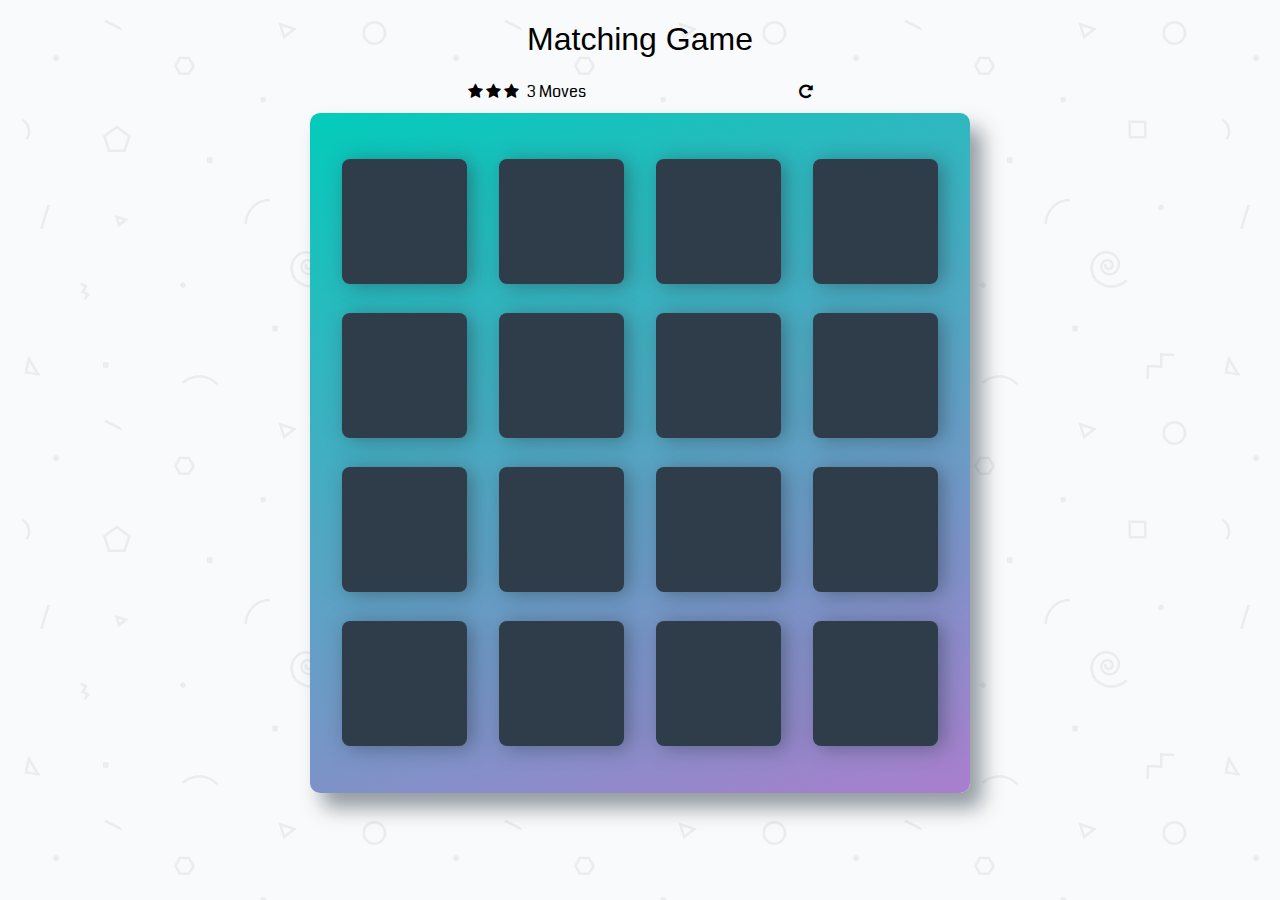
==== index.html @ 7de589cc "primeiro commit, repositorio do projeto memory-game by udacity" ====
<!doctype html>
<html lang="en">
<head>
    <meta charset="utf-8">
    <title>Matching Game</title>
    <meta name="description" content="">
    <link rel="stylesheet prefetch" href="https://maxcdn.bootstrapcdn.com/font-awesome/4.6.1/css/font-awesome.min.css">
    <link rel="stylesheet prefetch" href="https://fonts.googleapis.com/css?family=Coda">
    <link rel="stylesheet" href="css/app.css">
</head>
<body>

    <div class="container">
        <header>
            <h1>Matching Game</h1>
        </header>

        <section class="score-panel">
        	<ul class="stars">
        		<li><i class="fa fa-star"></i></li>
        		<li><i class="fa fa-star"></i></li>
        		<li><i class="fa fa-star"></i></li>
        	</ul>

        	<span class="moves">3</span> Moves

            <div class="restart">
        		<i class="fa fa-repeat"></i>
        	</div>
        </section>

        <ul class="deck">
        </ul>
    </div>

    <script src="js/app.js"></script>
</body>
</html>
---- css/app.css ----
html {
    box-sizing: border-box;
}

*,
*::before,
*::after {
    box-sizing: inherit;
}

html,
body {
    width: 100%;
    height: 100%;
    margin: 0;
    padding: 0;
}

body {
    background: #ffffff url('../img/geometry2.png'); /* Background pattern from Subtle Patterns */
    font-family: 'Coda', cursive;
}

.container {
    display: flex;
    justify-content: center;
    align-items: center;
    flex-direction: column;
}

h1 {
    font-family: 'Open Sans', sans-serif;
    font-weight: 300;
}

/*
 * Styles for the deck of cards
 */

.deck {
    width: 660px;
    min-height: 680px;
    background: linear-gradient(160deg, #02ccba 0%, #aa7ecd 100%);
    padding: 32px;
    border-radius: 10px;
    box-shadow: 12px 15px 20px 0 rgba(46, 61, 73, 0.5);
    display: flex;
    flex-wrap: wrap;
    justify-content: space-between;
    align-items: center;
    margin: 0 0 3em;
}

.deck .card {
    height: 125px;
    width: 125px;
    background: #2e3d49;
    font-size: 0;
    color: #ffffff;
    border-radius: 8px;
    cursor: pointer;
    display: flex;
    justify-content: center;
    align-items: center;
    box-shadow: 5px 2px 20px 0 rgba(46, 61, 73, 0.5);
}

.deck .card.open {
    transform: rotateY(0);
    background: #02b3e4;
    cursor: default;
}

.deck .card.show {
    font-size: 33px;
}

.deck .card.match {
    cursor: default;
    background: #02ccba;
    font-size: 33px;
}

/*
 * Styles for the Score Panel
 */

.score-panel {
    text-align: left;
    width: 345px;
    margin-bottom: 10px;
}

.score-panel .stars {
    margin: 0;
    padding: 0;
    display: inline-block;
    margin: 0 5px 0 0;
}

.score-panel .stars li {
    list-style: none;
    display: inline-block;
}

.score-panel .restart {
    float: right;
    cursor: pointer;
}
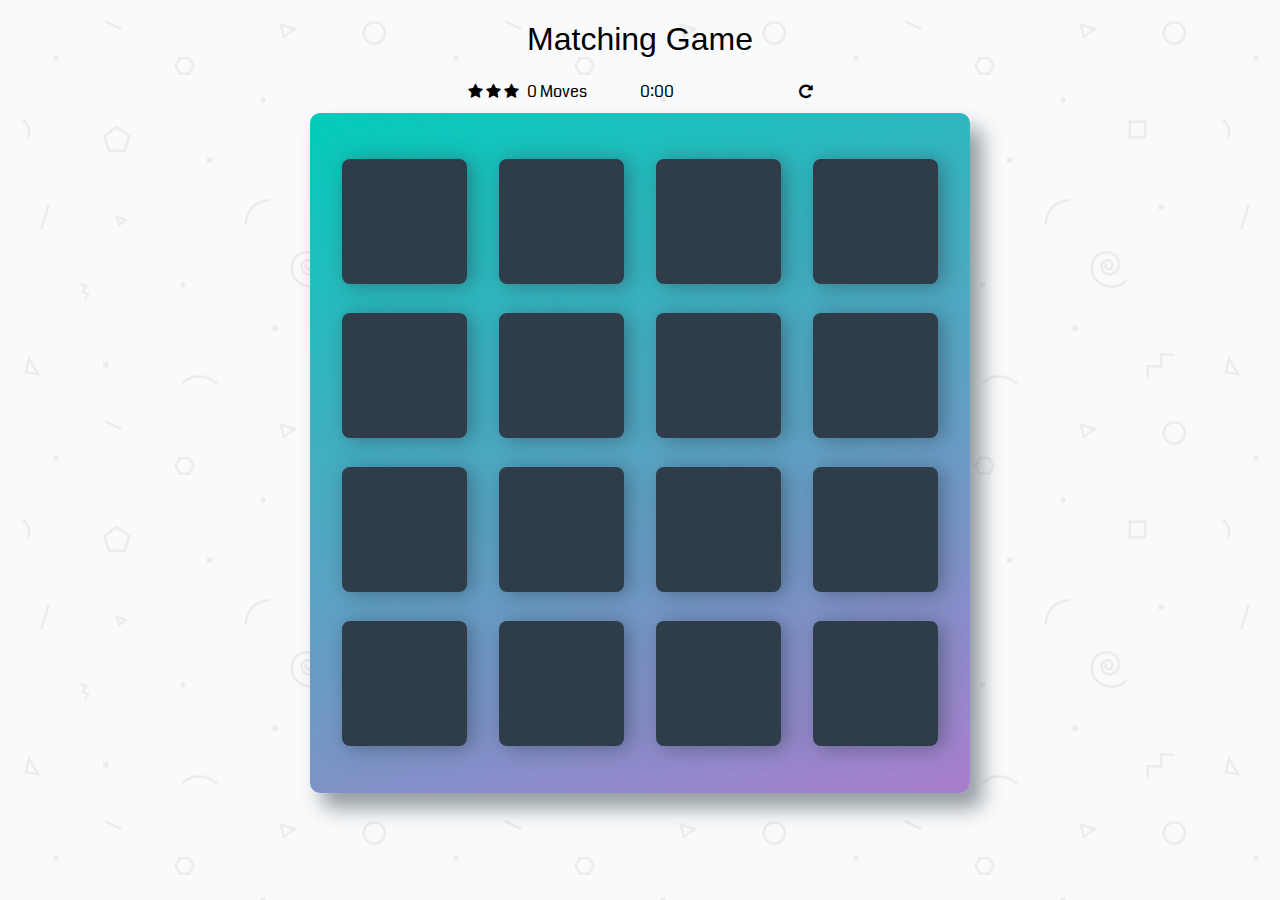
==== commit 4206eb74: "pcontagem de movimentos" ====
--- a/index.html
+++ b/index.html
@@ -22,7 +22,9 @@
         		<li><i class="fa fa-star"></i></li>
         	</ul>
 
-        	<span class="moves">3</span> Moves
+            <span class="moves">0</span> Moves
+            
+            <span class="timer">0:00</span>
 
             <div class="restart">
         		<i class="fa fa-repeat"></i>
--- a/css/app.css
+++ b/css/app.css
@@ -69,6 +69,9 @@
     transform: rotateY(0);
     background: #02b3e4;
     cursor: default;
+
+    animation-duration: 1s;
+    animation-name: slidein;
 }
 
 .deck .card.show {
@@ -85,7 +88,7 @@
  * Styles for the Score Panel
  */
 
-.score-panel {
+ .score-panel {
     text-align: left;
     width: 345px;
     margin-bottom: 10px;
@@ -107,3 +110,11 @@
     float: right;
     cursor: pointer;
 }
+
+.score-panel .timer {
+    margin-left: 50px;
+}
+
+
+  
+
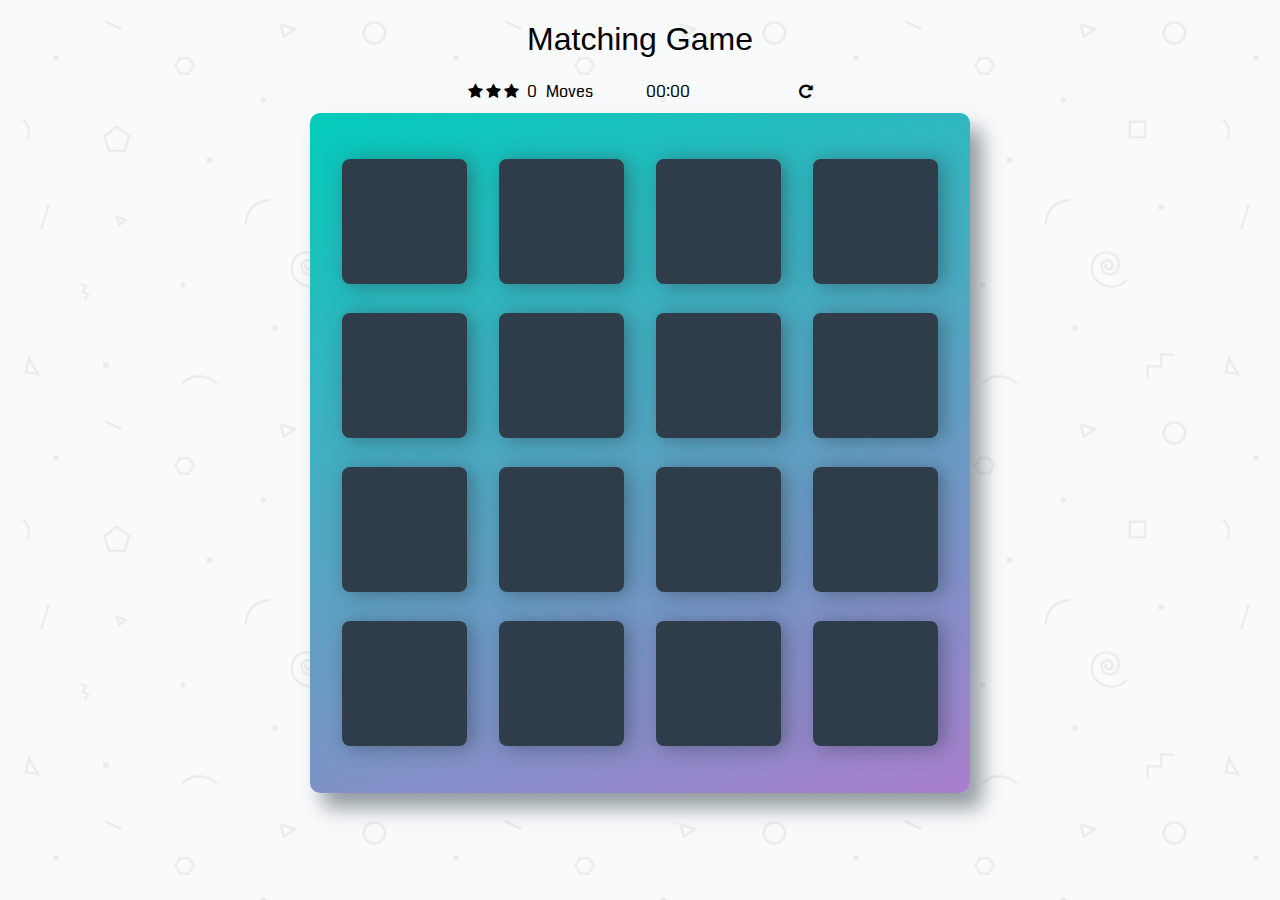
==== commit 2e8cae96: "implementacao de cronometro" ====
--- a/index.html
+++ b/index.html
@@ -22,12 +22,12 @@
         		<li><i class="fa fa-star"></i></li>
         	</ul>
 
-            <span class="moves">0</span> Moves
+            <span class="moves">0</span><span class="movem"> &#160; Moves</span>   
             
-            <span class="timer">0:00</span>
+            <span id="min">00:</span><span id="seg">00</span>            
 
             <div class="restart">
-        		<i class="fa fa-repeat"></i>
+        		<i onclick="restartGame()" class="fa fa-repeat"></i>
         	</div>
         </section>
 
--- a/css/app.css
+++ b/css/app.css
@@ -111,8 +111,8 @@
     cursor: pointer;
 }
 
-.score-panel .timer {
-    margin-left: 50px;
+.score-panel .movem {
+    margin-right: 50px;
 }
 
 
